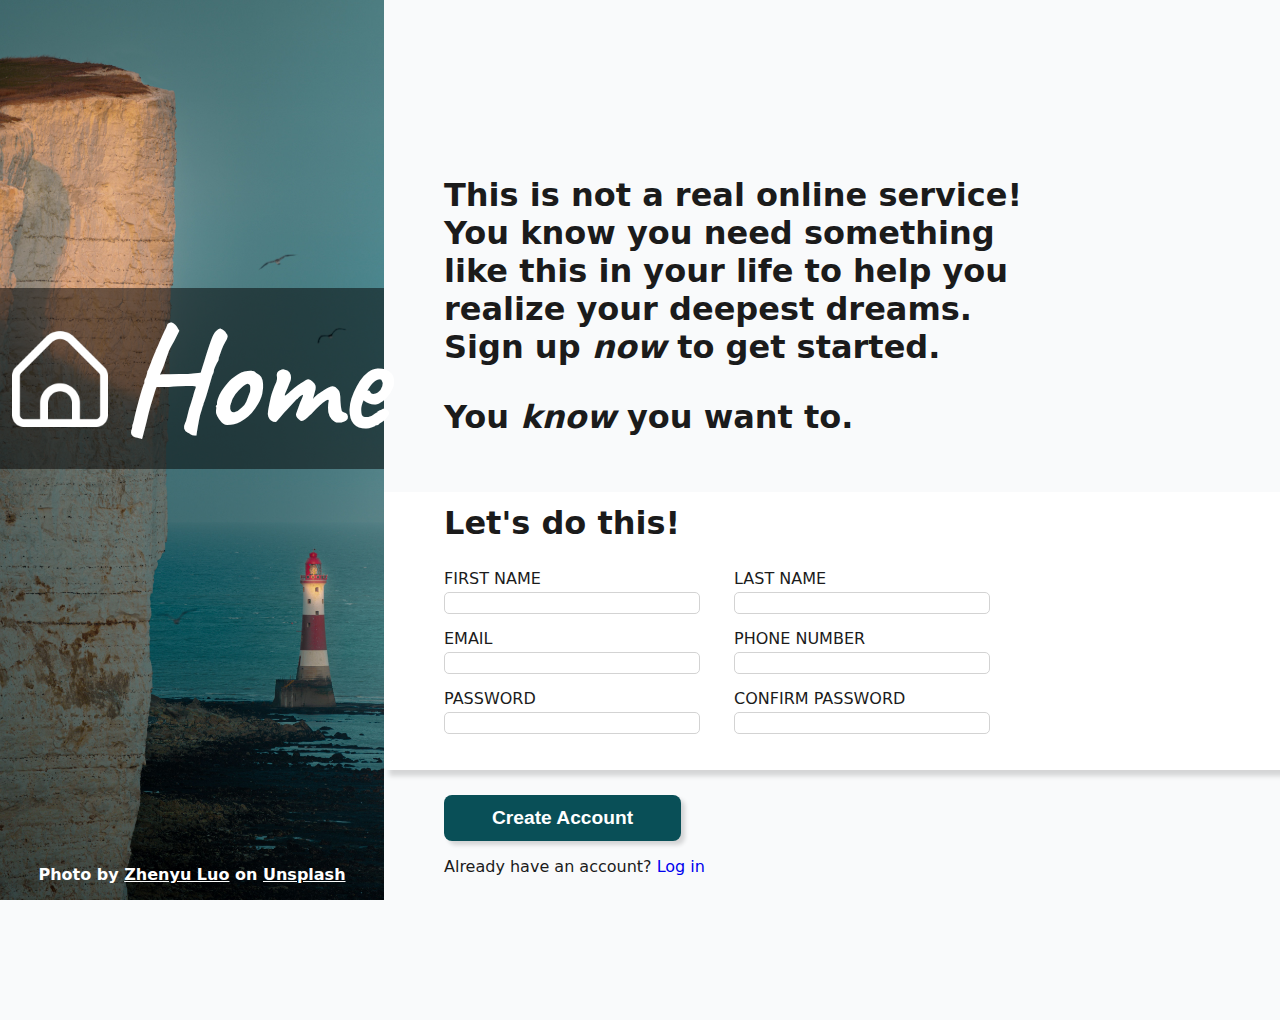
==== index.html @ 4da2c739 "create basic sign-up form, add simple CSS" ====
<!DOCTYPE html>
<html lang="en">
<head>
  <meta charset="UTF-8">
  <meta name="viewport" content="width=device-width, initial-scale=1.0">
  <title>Sign Up and Come Home Today</title>
  <link href="style.css" rel="stylesheet" />
</head>
<body>
  <div class="img-container">
    <div class="logo-container">
      <img src="home.png"></img>
      <div class="logo-text">Home</div>
    </div>
      <div class="credits">
        <p>Photo by <a href="https://unsplash.com/@mrnuclear">Zhenyu Luo</a> on <a href="https://unsplash.com/">Unsplash</a></p>
      </div>
  </div>
  <div class="main-container">
    <div class="cta-container">
      <p>This is not a real online service! You know you need something like this in your life to help you realize your deepest dreams. Sign up <em>now</em> to get started.</p>
      <p>You <em>know</em> you want to.</p>
    </div>
    <div class="form-container">
      <form>
        <div class="form-title">Let's do this!</div>
        <ul>
          <li>
            <label for="first">FIRST NAME</label>
            <input type="text" id="first" name="first_name" />
          </li>
          <li>
            <label for="last">LAST NAME</label>
            <input type="text" id="last" name="last_name" />
          </li>
          <li>
            <label for="email">EMAIL</label>
            <input type="email" id="email" name="email" />
          </li>
          <li>
            <label for="phone">PHONE NUMBER</label>
            <input type="tel" id="phone" name="phone" />
          </li>
          <li>
            <label for="password">PASSWORD</label>
            <input type="password" id="password" name="password" />
          </li>
          <li>
            <label for="confirm">CONFIRM PASSWORD</label>
            <input type="password" id="confirm" name="confirm_password" />
          </li>
        </ul>
      </form>
    </div>
    <div class="button-container">
      <button type="submit">Create Account</button>
      <p>Already have an account? <a href="log-in.html">Log in</a></p>
    </div>
  </div>
</body>
</html>
---- style.css ----
@font-face {
  font-family: "Caveat";
  src: url("fonts/Caveat-VariableFont_wght.ttf") format("truetype");
}

body {
  margin: 0;
  height: 100vh;
  overflow: hidden;
  display: flex;
  font-family: system-ui, -apple-system, BlinkMacSystemFont, 'Segoe UI', Roboto, Oxygen, Ubuntu, Cantarell, 'Open Sans', 'Helvetica Neue', sans-serif;
  font-weight: 700;
  background-color: #f9fafb;
  color: #1b1b1b;
}

:root {
  font-size: 32px;
}

a:link {
  text-decoration: none;
}

a:focus,
a:hover {
  color: #936D2A;
}

a:visited {
  color: #90112f;
}

ul {
  margin: 0;
  padding: 0;
  list-style: none;
}

.img-container {
  background-image: url(lighthouse-crop.jpg);
  background-size: cover;
  background-color: #094f57;
  color:#ffffff;
  display: flex;
  flex-direction: column;
  justify-content: space-between;
  padding-top: 288px;
}

.logo-container {
  background-color: rgba(0, 0, 0, 0.5);
  display: flex;
  justify-content: center;
  align-items: center;
}

.logo-container > img {
  max-width: 25%;
  margin: 12px;
}

.logo-text {
  font-family: 'Caveat', -apple-system, BlinkMacSystemFont, 'Segoe UI', Roboto, Oxygen, Ubuntu, Cantarell, 'Open Sans', 'Helvetica Neue', sans-serif;
  color: #ffffff;
  font-size: 144px;
}

.credits {
  display: flex;
  align-items: center;
  justify-content: center;
  font-size: .5rem;
}

.img-container a:link {
  color: #ffffff;
  text-decoration: underline;
}

.main-container {
  display: flex;
  flex-direction: column;
  justify-content: space-evenly;
  align-items: stretch;
  max-width: 70%;
}

.main-container > div {
  padding-left: 60px;
}

.cta-container {
  margin-top: 144px;
}

.cta-container > p {
  margin-right: 256px;
}

.form-container {
  background-color: #ffffff;
  box-shadow: 5px 6px 5px rgba(0, 0, 0, 0.15);
  margin: 24px 0;
}

.form-title {
  padding: 12px 0;
}

li > label {
  font-size: .5rem;
  font-weight: 500;
}

.form-container form {
  margin-bottom: 36px;
  margin-right: 256px;
}

.form-container ul {
  display: grid;
  grid-template-columns: 1fr 1fr;
}

.form-container input {
  display: block;
  width: 256px;
  box-sizing: border-box;
  border-radius: 5px;
  font-size: .5rem;
  border: 1px solid #d3d3d3;
}

input:focus {
  box-shadow: 4px 4px 4px rgba(0, 0, 0, 0.15);
}

input:invalid {
  border:1px solid #90112f;
}

button {
  background-color: #094f57;
  border-radius: 8px;
  padding: 12px 48px;
  color: #ffffff;
  font-size: .6rem;
  font-weight: 700;
  border: none;
  box-shadow: 4px 4px 4px rgba(0, 0, 0, 0.15);
}

button:focus,
button:hover {
  background-color: #0a2d31;
}

.button-container > p {
  font-size: .5rem;
  font-weight: 500;
  margin-bottom: 144px
}

.button-container > a:link {
  color:#094f57;
}
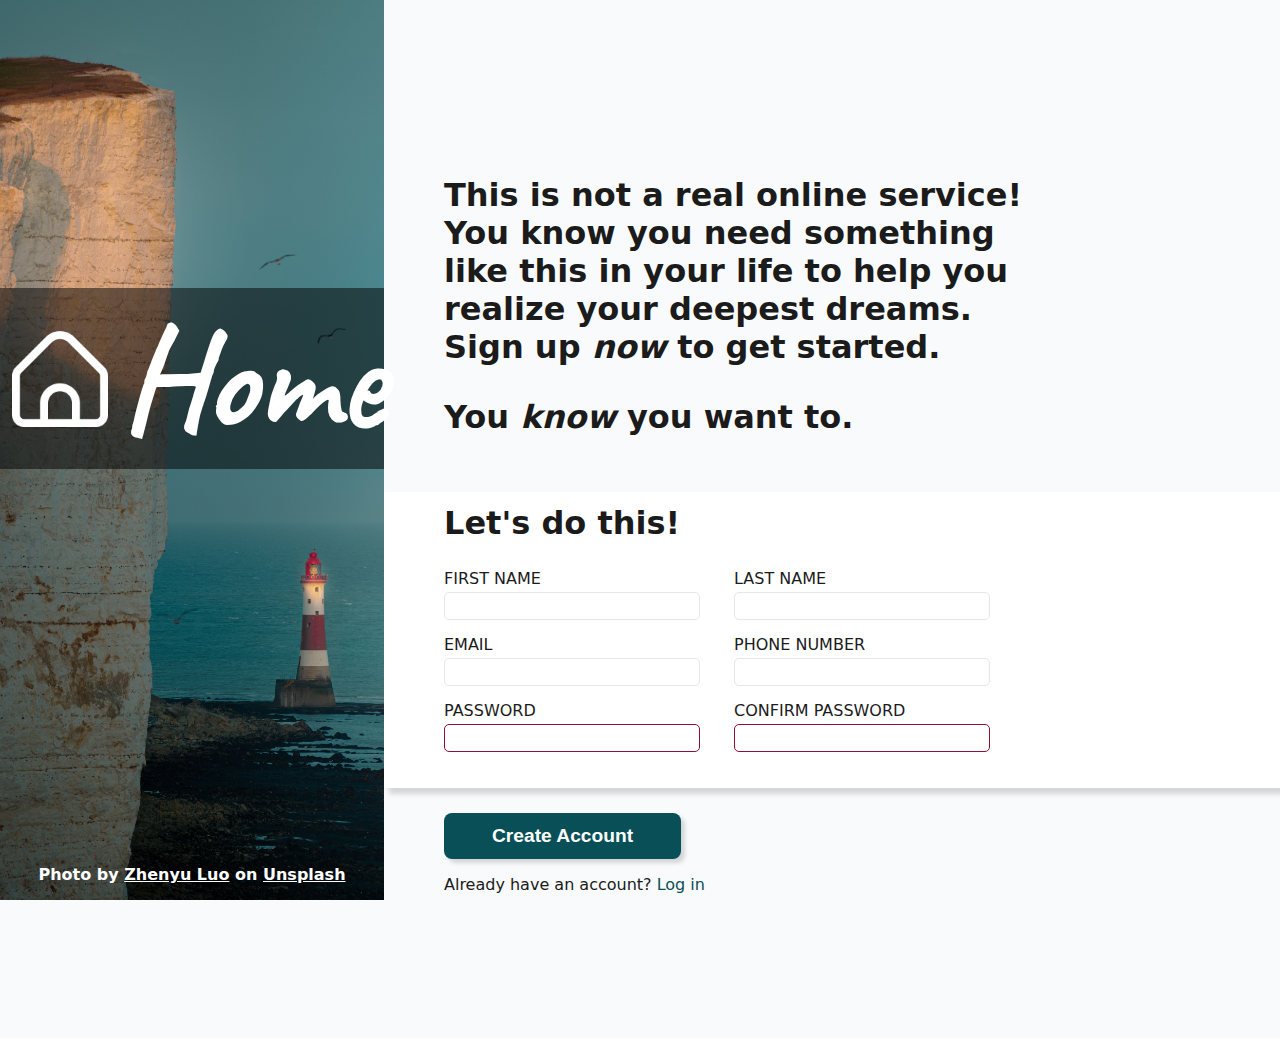
==== commit 90c8a732: "move js to script file && finish validation" ====
--- a/index.html
+++ b/index.html
@@ -43,11 +43,13 @@
           </li>
           <li>
             <label for="password">PASSWORD</label>
-            <input type="password" id="password" name="password" />
+            <input type="password" id="password" name="password" required />
+            <span class="error" id="match"></span>
           </li>
           <li>
             <label for="confirm">CONFIRM PASSWORD</label>
-            <input type="password" id="confirm" name="confirm_password" />
+            <input type="password" id="confirm_password" name="confirm_password" required />
+            <span class="error"></span>
           </li>
         </ul>
       </form>
@@ -57,5 +59,6 @@
       <p>Already have an account? <a href="log-in.html">Log in</a></p>
     </div>
   </div>
+  <script src="javascript.js"></script>
 </body>
 </html>--- a/style.css
+++ b/style.css
@@ -129,15 +129,23 @@
   box-sizing: border-box;
   border-radius: 5px;
   font-size: .5rem;
-  border: 1px solid #d3d3d3;
+  border: 1px solid #E5E7EB;
+  padding: 4px;
 }
 
 input:focus {
   box-shadow: 4px 4px 4px rgba(0, 0, 0, 0.15);
+  border: 1px solid #0073cf;
 }
 
 input:invalid {
-  border:1px solid #90112f;
+  border: 1px solid #90112f;
+}
+
+.error {
+  color: #90112f;
+  font-size: .35rem;
+  font-weight: 500;
 }
 
 button {
@@ -162,6 +170,6 @@
   margin-bottom: 144px
 }
 
-.button-container > a:link {
-  color:#094f57;
+.button-container a:link {
+  color: #094f57;
 }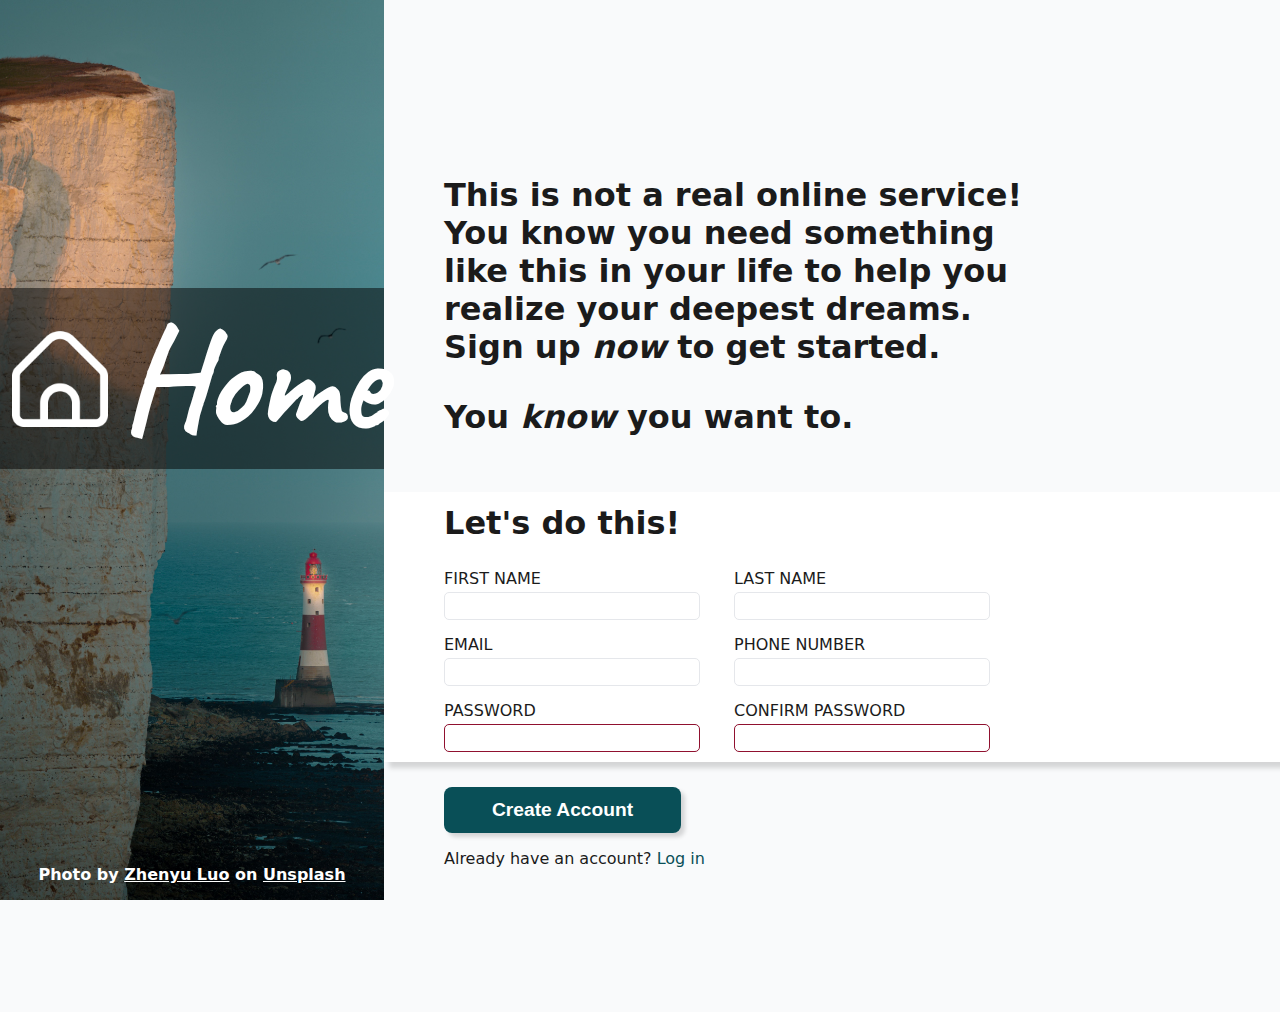
==== commit 8badce97: "adjust styling slightly for consistency" ====
--- a/index.html
+++ b/index.html
@@ -44,12 +44,11 @@
           <li>
             <label for="password">PASSWORD</label>
             <input type="password" id="password" name="password" required />
-            <span class="error" id="match"></span>
+            <p class="error" id="match"></p>
           </li>
           <li>
             <label for="confirm">CONFIRM PASSWORD</label>
             <input type="password" id="confirm_password" name="confirm_password" required />
-            <span class="error"></span>
           </li>
         </ul>
       </form>
--- a/style.css
+++ b/style.css
@@ -102,6 +102,7 @@
   background-color: #ffffff;
   box-shadow: 5px 6px 5px rgba(0, 0, 0, 0.15);
   margin: 24px 0;
+  min-height: 30%;
 }
 
 .form-title {
@@ -146,6 +147,7 @@
   color: #90112f;
   font-size: .35rem;
   font-weight: 500;
+  margin: 0;
 }
 
 button {
